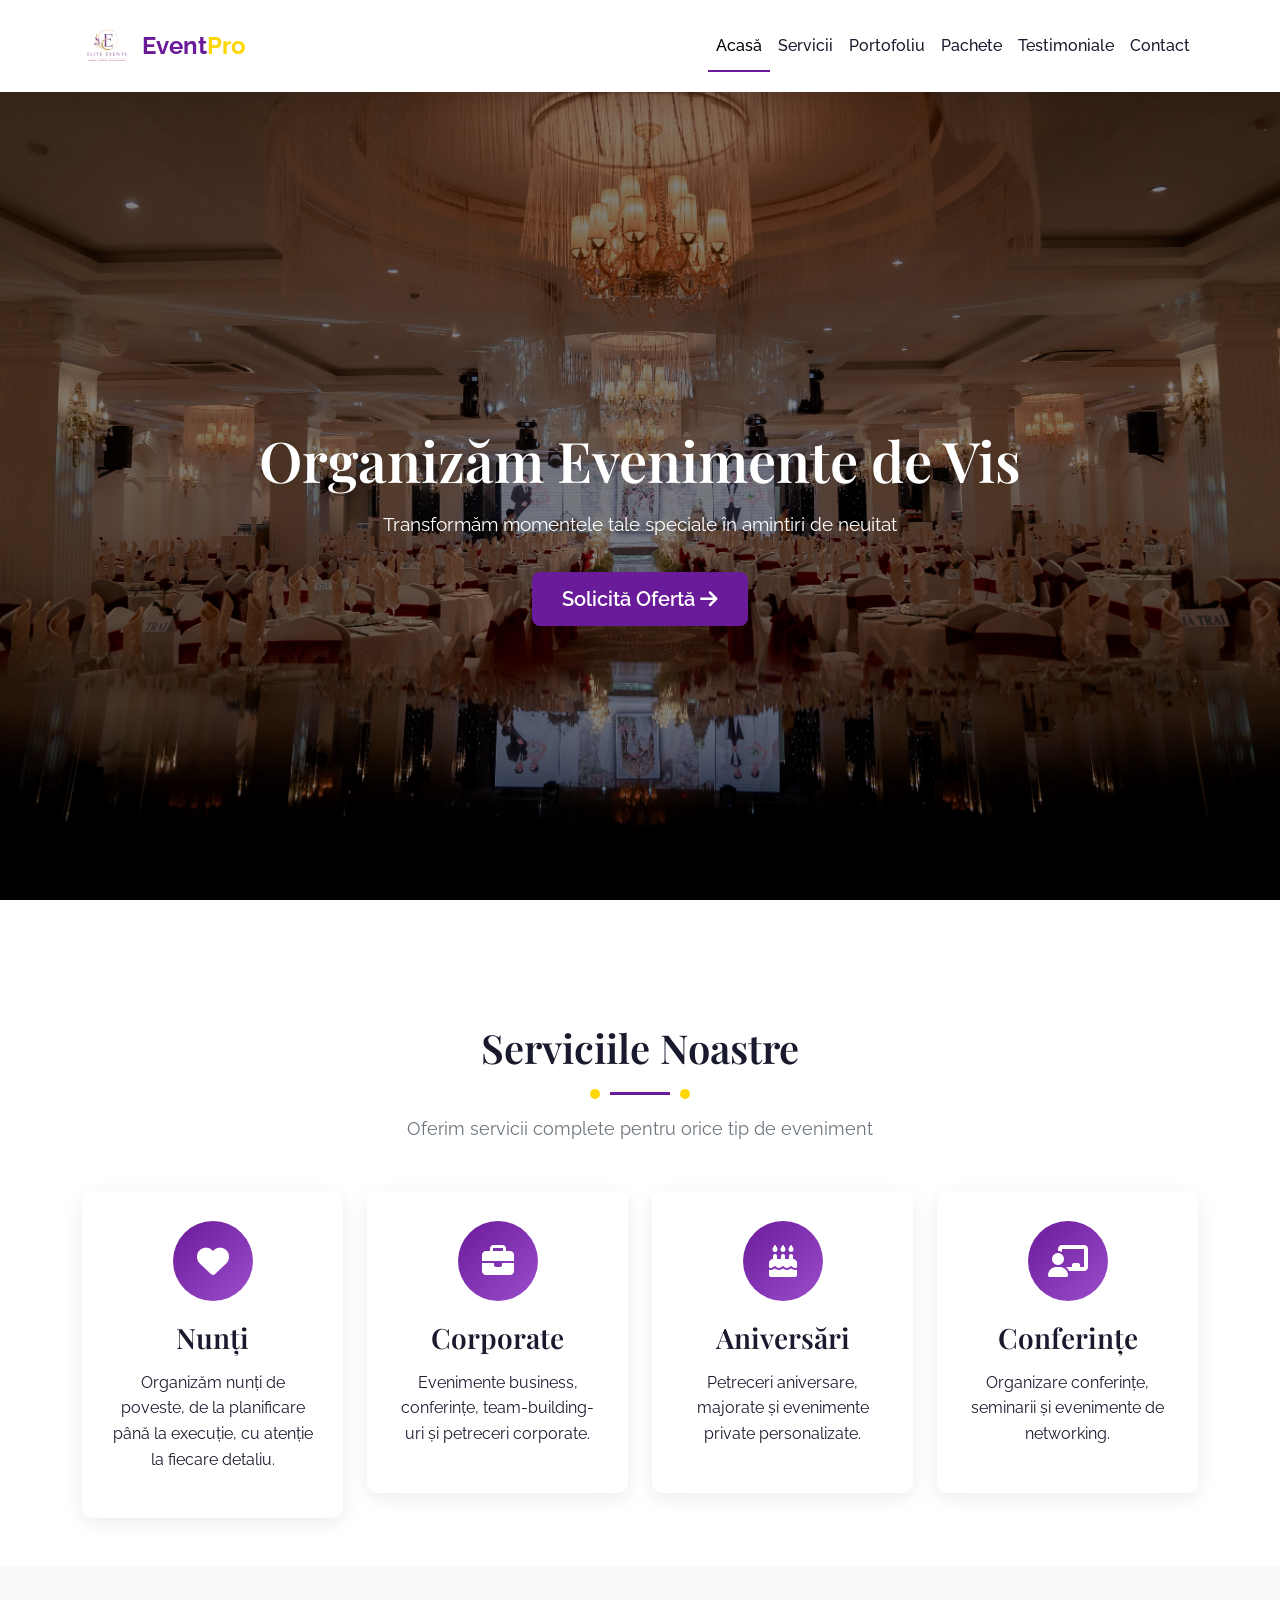
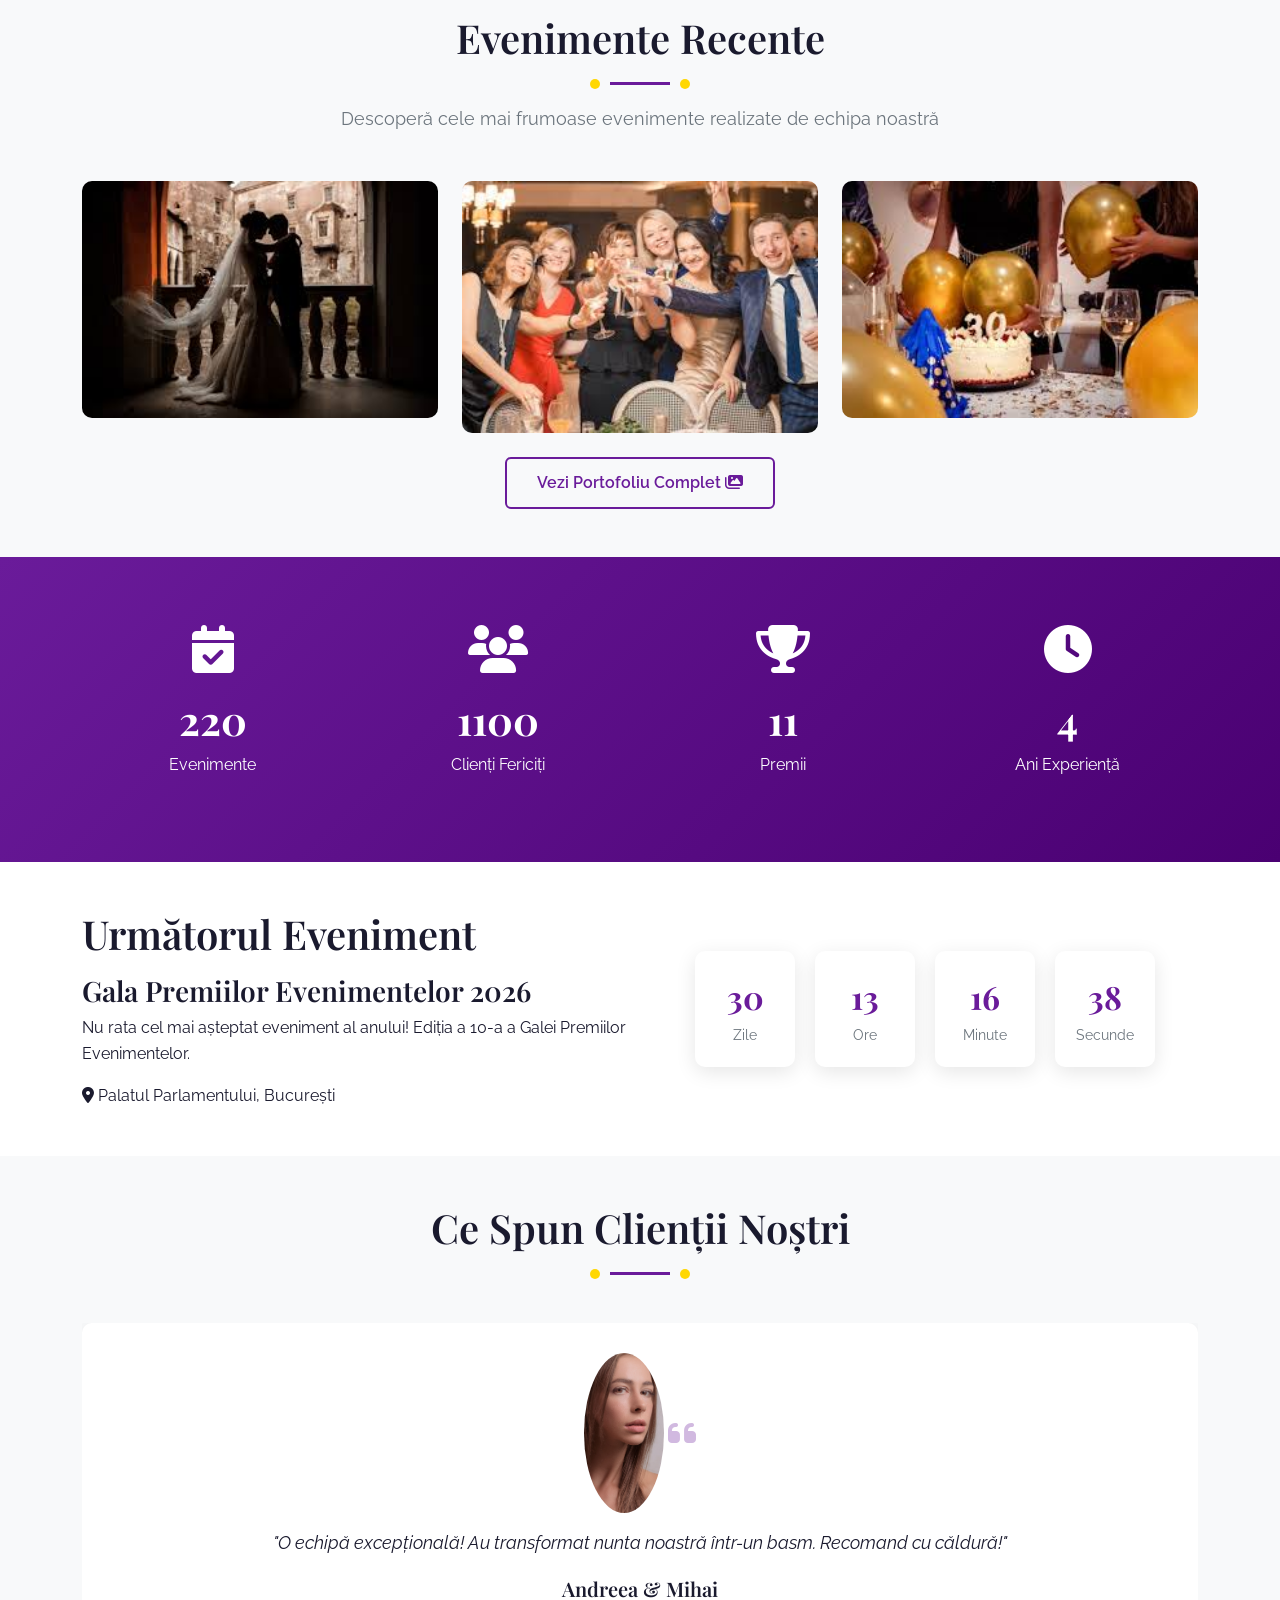
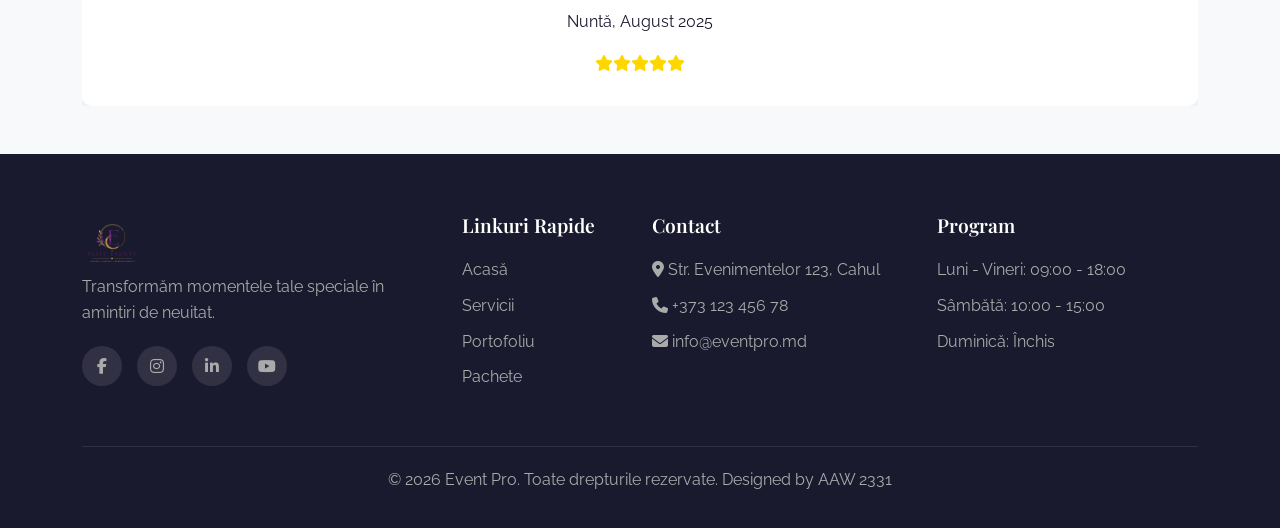
==== index.html @ 1d4c6d43 "v1.0" ====
<!DOCTYPE html>
<html lang="ro">
<head>
    <meta charset="UTF-8">
    <meta name="viewport" content="width=device-width, initial-scale=1.0">
    <title>Event Pro | Organizare Evenimente Premium</title>
    <meta name="description" content="Event Pro - organizare evenimente de vis. Nunți, corporate, aniversări și conferințe la cel mai înalt nivel.">
    
    <!-- Bootstrap 5 CSS -->
    <link href="https://cdn.jsdelivr.net/npm/bootstrap@5.3.0/dist/css/bootstrap.min.css" rel="stylesheet">
    <!-- Font Awesome -->
    <link rel="stylesheet" href="https://cdnjs.cloudflare.com/ajax/libs/font-awesome/6.4.0/css/all.min.css">
    <!-- Google Fonts -->
    <link href="https://fonts.googleapis.com/css2?family=Playfair+Display:wght@400;500;600;700;800;900&family=Raleway:wght@300;400;500;600;700&display=swap" rel="stylesheet">
    <!-- Custom CSS -->
    <link rel="stylesheet" href="css/style.css">
    <link rel="icon" href="favicon.ico">
</head>
<body>

    <!-- Navigation Bar -->
    <nav class="navbar navbar-expand-lg fixed-top">
        <div class="container">
            <a class="navbar-brand" href="index.html">
                <img src="img/hero/EventPro.png" alt="Event Pro Logo" height="50">
                <span class="brand-text">Event<span class="accent">Pro</span></span>
            </a>
            <button class="navbar-toggler" type="button" data-bs-toggle="collapse" data-bs-target="#navbarNav">
                <span class="navbar-toggler-icon"></span>
            </button>
            <div class="collapse navbar-collapse" id="navbarNav">
                <ul class="navbar-nav ms-auto">
                    <li class="nav-item"><a class="nav-link active" href="index.html">Acasă</a></li>
                    <li class="nav-item"><a class="nav-link" href="services.html">Servicii</a></li>
                    <li class="nav-item"><a class="nav-link" href="portfolio.html">Portofoliu</a></li>
                    <li class="nav-item"><a class="nav-link" href="packages.html">Pachete</a></li>
                    <li class="nav-item"><a class="nav-link" href="testimonials.html">Testimoniale</a></li>
                    <li class="nav-item"><a class="nav-link" href="contact.html">Contact</a></li>
                </ul>
            </div>
        </div>
    </nav>

    <!-- Hero Section -->
    <section class="hero">
        <div class="hero-overlay"></div>
        <div class="container hero-content">
            <h1>Organizăm Evenimente de Vis</h1>
            <p>Transformăm momentele tale speciale în amintiri de neuitat</p>
            <a href="contact.html" class="btn btn-primary btn-lg">Solicită Ofertă <i class="fas fa-arrow-right"></i></a>
        </div>
    </section>

    <!-- Services Section -->
    <section class="services py-5">
        <div class="container">
            <div class="text-center mb-5">
                <h2>Serviciile Noastre</h2>
                <div class="divider"></div>
                <p class="section-subtitle">Oferim servicii complete pentru orice tip de eveniment</p>
            </div>
            <div class="row g-4">
                <div class="col-md-6 col-lg-3">
                    <div class="service-card">
                        <div class="service-icon">
                            <i class="fas fa-heart"></i>
                        </div>
                        <h3>Nunți</h3>
                        <p>Organizăm nunți de poveste, de la planificare până la execuție, cu atenție la fiecare detaliu.</p>
                    </div>
                </div>
                <div class="col-md-6 col-lg-3">
                    <div class="service-card">
                        <div class="service-icon">
                            <i class="fas fa-briefcase"></i>
                        </div>
                        <h3>Corporate</h3>
                        <p>Evenimente business, conferințe, team-building-uri și petreceri corporate.</p>
                    </div>
                </div>
                <div class="col-md-6 col-lg-3">
                    <div class="service-card">
                        <div class="service-icon">
                            <i class="fas fa-birthday-cake"></i>
                        </div>
                        <h3>Aniversări</h3>
                        <p>Petreceri aniversare, majorate și evenimente private personalizate.</p>
                    </div>
                </div>
                <div class="col-md-6 col-lg-3">
                    <div class="service-card">
                        <div class="service-icon">
                            <i class="fas fa-chalkboard-user"></i>
                        </div>
                        <h3>Conferințe</h3>
                        <p>Organizare conferințe, seminarii și evenimente de networking.</p>
                    </div>
                </div>
            </div>
        </div>
    </section>

    <!-- Portfolio Section -->
    <section class="portfolio-preview py-5 bg-light">
        <div class="container">
            <div class="text-center mb-5">
                <h2>Evenimente Recente</h2>
                <div class="divider"></div>
                <p class="section-subtitle">Descoperă cele mai frumoase evenimente realizate de echipa noastră</p>
            </div>
            <div class="row g-4">
                <div class="col-md-4">
                    <div class="portfolio-card">
                        <img src="img/hero/services/portfolio/team/events/Nunta.jpg" alt="Nuntă de vis" class="img-fluid">
                        <div class="portfolio-overlay">
                            <h4>Nuntă Regală</h4>
                            <p>150 invitați · Castel</p>
                        </div>
                    </div>
                </div>
                <div class="col-md-4">
                    <div class="portfolio-card">
                        <img src="img/hero/services/portfolio/team/events/Corporat.jpg" alt="Conferință corporate" class="img-fluid">
                        <div class="portfolio-overlay">
                            <h4>Gala Corporate</h4>
                            <p>300 invitați · Hotel 5*</p>
                        </div>
                    </div>
                </div>
                <div class="col-md-4">
                    <div class="portfolio-card">
                        <img src="img/hero/services/portfolio/team/events/Aniversare.jpg" class="img-fluid">
                        <div class="portfolio-overlay">
                            <h4>Majorat de Vis</h4>
                            <p>80 invitați · Restaurant</p>
                        </div>
                    </div>
                </div>
            </div>
            <div class="text-center mt-4">
                <a href="portfolio.html" class="btn btn-outline-primary">Vezi Portofoliu Complet <i class="fas fa-images"></i></a>
            </div>
        </div>
    </section>

    <!-- Counter Section -->
    <section class="counters py-5">
        <div class="container">
            <div class="row g-4 text-center">
                <div class="col-md-3 col-6">
                    <div class="counter-box">
                        <i class="fas fa-calendar-check"></i>
                        <div class="counter-number" data-target="500">0</div>
                        <p>Evenimente</p>
                    </div>
                </div>
                <div class="col-md-3 col-6">
                    <div class="counter-box">
                        <i class="fas fa-users"></i>
                        <div class="counter-number" data-target="2500">0</div>
                        <p>Clienți Fericiți</p>
                    </div>
                </div>
                <div class="col-md-3 col-6">
                    <div class="counter-box">
                        <i class="fas fa-trophy"></i>
                        <div class="counter-number" data-target="25">0</div>
                        <p>Premii</p>
                    </div>
                </div>
                <div class="col-md-3 col-6">
                    <div class="counter-box">
                        <i class="fas fa-clock"></i>
                        <div class="counter-number" data-target="10">0</div>
                        <p>Ani Experiență</p>
                    </div>
                </div>
            </div>
        </div>
    </section>

    <!-- Countdown Section -->
    <section class="countdown-section py-5">
        <div class="container">
            <div class="row align-items-center">
                <div class="col-lg-6">
                    <h2>Următorul Eveniment</h2>
                    <h3>Gala Premiilor Evenimentelor 2026</h3>
                    <p>Nu rata cel mai așteptat eveniment al anului! Ediția a 10-a a Galei Premiilor Evenimentelor.</p>
                    <div class="location-info">
                        <i class="fas fa-map-marker-alt"></i> Palatul Parlamentului, București
                    </div>
                </div>
                <div class="col-lg-6">
                    <div id="countdown" class="countdown-timer">
                        <div class="countdown-item"><span id="days">00</span><span>Zile</span></div>
                        <div class="countdown-item"><span id="hours">00</span><span>Ore</span></div>
                        <div class="countdown-item"><span id="minutes">00</span><span>Minute</span></div>
                        <div class="countdown-item"><span id="seconds">00</span><span>Secunde</span></div>
                    </div>
                </div>
            </div>
        </div>
    </section>

    <!-- Testimonials Slider -->
    <section class="testimonials-slider py-5 bg-light">
        <div class="container">
            <div class="text-center mb-5">
                <h2>Ce Spun Clienții Noștri</h2>
                <div class="divider"></div>
            </div>
            <div id="testimonialCarousel" class="carousel slide" data-bs-ride="carousel">
                <div class="carousel-inner">
                    <div class="carousel-item active">
                        <div class="testimonial-card text-center">
                            <img src="img/hero/services/portfolio/Clienta1.jpg" alt="Client" class="rounded-circle mb-3" width="80">
                            <i class="fas fa-quote-left quote-icon"></i>
                            <p class="testimonial-text">"O echipă excepțională! Au transformat nunta noastră într-un basm. Recomand cu căldură!"</p>
                            <h5>Andreea & Mihai</h5>
                            <p class="event-type">Nuntă, August 2025</p>
                            <div class="rating">
                                <i class="fas fa-star"></i><i class="fas fa-star"></i><i class="fas fa-star"></i><i class="fas fa-star"></i><i class="fas fa-star"></i>
                            </div>
                        </div>
                    </div>
                    <div class="carousel-item">
                        <div class="testimonial-card text-center">
                            <img src="img/hero/services/portfolio/Clienta2.jpg" alt="Client" class="rounded-circle mb-3" width="80">
                            <i class="fas fa-quote-left quote-icon"></i>
                            <p class="testimonial-text">"Profesionalism și creativitate! Conferința noastră a fost un succes total."</p>
                            <h5>Maria Popescu</h5>
                            <p class="event-type">Conferință, Octombrie 2025</p>
                            <div class="rating">
                                <i class="fas fa-star"></i><i class="fas fa-star"></i><i class="fas fa-star"></i><i class="fas fa-star"></i><i class="fas fa-star"></i>
                            </div>
                        </div>
                    </div>
                </div>
                <button class="carousel-control-prev" type="button" data-bs-target="#testimonialCarousel" data-bs-slide="prev">
                    <span class="carousel-control-prev-icon"></span>
                </button>
                <button class="carousel-control-next" type="button" data-bs-target="#testimonialCarousel" data-bs-slide="next">
                    <span class="carousel-control-next-icon"></span>
                </button>
            </div>
        </div>
    </section>

    <!-- Footer -->
    <footer class="footer">
        <div class="container">
            <div class="row g-4">
                <div class="col-lg-4">
                    <div class="footer-logo">
                        <img src="img/hero/EventPro.png" alt="Event Pro" height="60">
                        <p>Transformăm momentele tale speciale în amintiri de neuitat.</p>
                    </div>
                    <div class="social-links">
                        <a href="#"><i class="fab fa-facebook-f"></i></a>
                        <a href="#"><i class="fab fa-instagram"></i></a>
                        <a href="#"><i class="fab fa-linkedin-in"></i></a>
                        <a href="#"><i class="fab fa-youtube"></i></a>
                    </div>
                </div>
                <div class="col-lg-2">
                    <h4>Linkuri Rapide</h4>
                    <ul>
                        <li><a href="index.html">Acasă</a></li>
                        <li><a href="services.html">Servicii</a></li>
                        <li><a href="portfolio.html">Portofoliu</a></li>
                        <li><a href="packages.html">Pachete</a></li>
                    </ul>
                </div>
                <div class="col-lg-3">
                    <h4>Contact</h4>
                    <ul class="contact-info">
                        <li><i class="fas fa-map-marker-alt"></i> Str. Evenimentelor 123, Cahul</li>
                        <li><i class="fas fa-phone"></i> +373 123 456 78</li>
                        <li><i class="fas fa-envelope"></i> info@eventpro.md</li>
                    </ul>
                </div>
                <div class="col-lg-3">
                    <h4>Program</h4>
                    <ul>
                        <li>Luni - Vineri: 09:00 - 18:00</li>
                        <li>Sâmbătă: 10:00 - 15:00</li>
                        <li>Duminică: Închis</li>
                    </ul>
                </div>
            </div>
            <div class="footer-bottom">
                <p>&copy; 2026 Event Pro. Toate drepturile rezervate. Designed by AAW 2331</p>
            </div>
        </div>
    </footer>

    <!-- Back to Top Button -->
    <button id="backToTop" class="back-to-top"><i class="fas fa-arrow-up"></i></button>

    <!-- Scripts -->
    <script src="https://cdn.jsdelivr.net/npm/bootstrap@5.3.0/dist/js/bootstrap.bundle.min.js"></script>
    <script src="js/main.js"></script>
    <script src="js/countdown.js"></script>
</body>
</html>
---- css/style.css ----
:root {
    --primary: #6A1B9A;
    --primary-dark: #4A0072;
    --primary-light: #9C4DCC;
    --accent: #FFD700;
    --accent-dark: #FFC107;
    --dark: #1a1a2e;
    --gray: #6c757d;
    --light: #f8f9fa;
    --white: #ffffff;
    --transition: all 0.3s ease;
}

* {
    margin: 0;
    padding: 0;
    box-sizing: border-box;
}

body {
    font-family: 'Raleway', sans-serif;
    color: var(--dark);
    line-height: 1.6;
    overflow-x: hidden;
}

h1,
h2,
h3,
h4,
h5,
h6 {
    font-family: 'Playfair Display', serif;
    font-weight: 600;
}

/* Navigation */
.navbar {
    background: var(--white);
    box-shadow: 0 2px 20px rgba(0, 0, 0, 0.1);
    padding: 1rem 0;
    transition: var(--transition);
}

.navbar.scrolled {
    padding: 0.5rem 0;
    background: rgba(255, 255, 255, 0.98);
}

.navbar-brand {
    display: flex;
    align-items: center;
    gap: 10px;
}

.brand-text {
    font-size: 1.5rem;
    font-weight: 700;
    color: var(--primary);
}

.brand-text .accent {
    color: var(--accent);
}

.nav-link {
    font-weight: 500;
    color: var(--dark);
    transition: var(--transition);
    position: relative;
}

.nav-link:hover,
.nav-link.active {
    color: var(--primary);
}

.nav-link.active::after {
    content: '';
    position: absolute;
    bottom: -5px;
    left: 0;
    width: 100%;
    height: 2px;
    background: var(--primary);
}

/* Hero Section */
.hero {
    height: 100vh;
    min-height: 600px;
    background: linear-gradient(rgba(0, 0, 0, 0.5), rgba(0, 0, 0, 0.5)), url('../img/hero/Back_gorund.jpg');
    background-size: cover;
    background-position: center;
    background-attachment: fixed;
    position: relative;
    display: flex;
    align-items: center;
    text-align: center;
    margin-top: 76px;
}

.hero-content h1 {
    font-size: 3.5rem;
    color: var(--white);
    margin-bottom: 1rem;
    animation: fadeInUp 1s ease;
}

.hero-content p {
    font-size: 1.2rem;
    color: var(--white);
    margin-bottom: 2rem;
    animation: fadeInUp 1s ease 0.2s both;
}

.btn-primary {
    background: var(--primary);
    border: none;
    padding: 12px 30px;
    font-weight: 600;
    transition: var(--transition);
}

.btn-primary:hover {
    background: var(--primary-dark);
    transform: translateY(-2px);
    box-shadow: 0 5px 20px rgba(106, 27, 154, 0.3);
}

.btn-outline-primary {
    border: 2px solid var(--primary);
    color: var(--primary);
    background: transparent;
    padding: 12px 30px;
    font-weight: 600;
}

.btn-outline-primary:hover {
    background: var(--primary);
    border-color: var(--primary);
    transform: translateY(-2px);
}

/* Section Styles */
section {
    padding: 80px 0;
}

.bg-light {
    background: var(--light);
}

h2 {
    font-size: 2.5rem;
    margin-bottom: 1rem;
}

.divider {
    width: 60px;
    height: 3px;
    background: var(--primary);
    margin: 20px auto;
    position: relative;
}

.divider::before,
.divider::after {
    content: '';
    position: absolute;
    width: 10px;
    height: 10px;
    background: var(--accent);
    border-radius: 50%;
    top: 50%;
    transform: translateY(-50%);
}

.divider::before {
    left: -20px;
}

.divider::after {
    right: -20px;
}

.section-subtitle {
    color: var(--gray);
    font-size: 1.1rem;
    max-width: 600px;
    margin: 0 auto;
}

/* Service Cards */
.service-card {
    text-align: center;
    padding: 30px;
    background: var(--white);
    border-radius: 10px;
    box-shadow: 0 5px 20px rgba(0, 0, 0, 0.08);
    transition: var(--transition);
    cursor: pointer;
}

.service-card:hover {
    transform: translateY(-10px);
    box-shadow: 0 15px 40px rgba(0, 0, 0, 0.15);
}

.service-icon {
    width: 80px;
    height: 80px;
    background: linear-gradient(135deg, var(--primary), var(--primary-light));
    border-radius: 50%;
    display: flex;
    align-items: center;
    justify-content: center;
    margin: 0 auto 20px;
    transition: var(--transition);
}

.service-icon i {
    font-size: 2rem;
    color: var(--white);
}

.service-card:hover .service-icon {
    transform: scale(1.1);
}

.service-card h3 {
    margin-bottom: 15px;
}

/* Portfolio Cards */
.portfolio-card {
    position: relative;
    overflow: hidden;
    border-radius: 10px;
    cursor: pointer;
}

.portfolio-card img {
    width: 100%;
    transition: var(--transition);
}

.portfolio-card:hover img {
    transform: scale(1.1);
}

.portfolio-overlay {
    position: absolute;
    bottom: -100%;
    left: 0;
    width: 100%;
    background: linear-gradient(to top, rgba(106, 27, 154, 0.9), transparent);
    color: var(--white);
    padding: 20px;
    transition: var(--transition);
}

.portfolio-card:hover .portfolio-overlay {
    bottom: 0;
}

/* Counter Section */
.counters {
    background: linear-gradient(135deg, var(--primary), var(--primary-dark));
    color: var(--white);
}

.counter-box {
    text-align: center;
    padding: 20px;
}

.counter-box i {
    font-size: 3rem;
    margin-bottom: 15px;
}

.counter-number {
    font-size: 2.5rem;
    font-weight: 700;
    font-family: 'Playfair Display', serif;
}

/* Countdown Timer */
.countdown-timer {
    display: flex;
    gap: 20px;
    justify-content: center;
    flex-wrap: wrap;
}

.countdown-item {
    background: var(--white);
    padding: 20px;
    border-radius: 10px;
    text-align: center;
    min-width: 100px;
    box-shadow: 0 5px 20px rgba(0, 0, 0, 0.1);
}

.countdown-item span:first-child {
    display: block;
    font-size: 2rem;
    font-weight: 700;
    color: var(--primary);
    font-family: 'Playfair Display', serif;
}

.countdown-item span:last-child {
    font-size: 0.9rem;
    color: var(--gray);
}

/* Testimonials */
.testimonial-card {
    background: var(--white);
    padding: 30px;
    border-radius: 10px;
    box-shadow: 0 5px 20px rgba(0, 0, 0, 0.08);
}

.quote-icon {
    font-size: 2rem;
    color: var(--primary);
    opacity: 0.3;
    margin-bottom: 15px;
}

.testimonial-text {
    font-size: 1.1rem;
    font-style: italic;
    margin-bottom: 20px;
}

.rating {
    color: var(--accent);
}

/* Package Cards */
.package-card {
    background: var(--white);
    border-radius: 10px;
    overflow: hidden;
    box-shadow: 0 5px 20px rgba(0, 0, 0, 0.08);
    transition: var(--transition);
    position: relative;
}

.package-card.featured {
    transform: scale(1.02);
    box-shadow: 0 15px 40px rgba(0, 0, 0, 0.15);
    border: 2px solid var(--accent);
}

.popular-badge {
    position: absolute;
    top: 20px;
    right: -30px;
    background: var(--accent);
    color: var(--dark);
    padding: 5px 30px;
    transform: rotate(45deg);
    font-size: 0.8rem;
    font-weight: 600;
}

.package-header {
    background: linear-gradient(135deg, var(--primary), var(--primary-dark));
    color: var(--white);
    padding: 30px;
    text-align: center;
}

.package-header h3 {
    font-size: 1.5rem;
    margin-bottom: 10px;
}

.price {
    font-size: 2rem;
    font-weight: 700;
}

.package-body {
    padding: 30px;
}

.package-body ul {
    list-style: none;
    padding: 0;
}

.package-body li {
    padding: 10px 0;
    border-bottom: 1px solid #eee;
}

.package-body li i {
    margin-right: 10px;
}

.package-body li .fa-check {
    color: #28a745;
}

.package-body li .fa-times {
    color: #dc3545;
}

.package-footer {
    padding: 0 30px 30px;
}

/* Contact Form */
.contact-info-box {
    background: var(--white);
    padding: 30px;
    border-radius: 10px;
    box-shadow: 0 5px 20px rgba(0, 0, 0, 0.08);
}

.contact-info-item {
    display: flex;
    gap: 15px;
    margin-bottom: 25px;
    align-items: flex-start;
}

.contact-info-item i {
    font-size: 1.5rem;
    color: var(--primary);
    margin-top: 5px;
}

.contact-info-item h4 {
    margin-bottom: 5px;
    font-size: 1.1rem;
}

.contact-form-card {
    background: var(--white);
    padding: 30px;
    border-radius: 10px;
    box-shadow: 0 5px 20px rgba(0, 0, 0, 0.08);
}

.form-control:focus,
.form-select:focus {
    border-color: var(--primary);
    box-shadow: 0 0 0 0.2rem rgba(106, 27, 154, 0.25);
}

/* Footer */
.footer {
    background: var(--dark);
    color: #aaa;
    padding: 60px 0 0;
}

.footer h4 {
    color: var(--white);
    margin-bottom: 20px;
    font-size: 1.2rem;
}

.footer ul {
    list-style: none;
    padding: 0;
}

.footer ul li {
    margin-bottom: 10px;
}

.footer a {
    color: #aaa;
    text-decoration: none;
    transition: var(--transition);
}

.footer a:hover {
    color: var(--primary);
    padding-left: 5px;
}

.social-links {
    display: flex;
    gap: 15px;
    margin-top: 20px;
}

.social-links a {
    width: 40px;
    height: 40px;
    background: rgba(255, 255, 255, 0.1);
    border-radius: 50%;
    display: flex;
    align-items: center;
    justify-content: center;
    transition: var(--transition);
}

.social-links a:hover {
    background: var(--primary);
    transform: translateY(-3px);
}

.footer-bottom {
    text-align: center;
    padding: 20px 0;
    margin-top: 40px;
    border-top: 1px solid rgba(255, 255, 255, 0.1);
}

/* Back to Top Button */
.back-to-top {
    position: fixed;
    bottom: 30px;
    right: 30px;
    width: 50px;
    height: 50px;
    background: var(--primary);
    color: var(--white);
    border: none;
    border-radius: 50%;
    cursor: pointer;
    display: none;
    align-items: center;
    justify-content: center;
    transition: var(--transition);
    z-index: 1000;
}

.back-to-top:hover {
    background: var(--primary-dark);
    transform: translateY(-3px);
}

.back-to-top.show {
    display: flex;
}

/* Page Header */
.page-header {
    background: linear-gradient(135deg, var(--primary), var(--primary-dark));
    color: var(--white);
    text-align: center;
    padding: 120px 0 60px;
    margin-top: 76px;
}

/* Responsive Design */
@media (max-width: 768px) {
    .hero-content h1 {
        font-size: 2rem;
    }

    h2 {
        font-size: 1.8rem;
    }

    .countdown-item {
        min-width: 70px;
        padding: 15px;
    }

    .countdown-item span:first-child {
        font-size: 1.5rem;
    }

    .package-card.featured {
        transform: scale(1);
    }

    section {
        padding: 50px 0;
    }
}

@media (max-width: 576px) {
    .countdown-timer {
        gap: 10px;
    }

    .countdown-item {
        min-width: 60px;
        padding: 10px;
    }

    .btn {
        padding: 10px 20px;
    }
}

/* Animations */
@keyframes fadeInUp {
    from {
        opacity: 0;
        transform: translateY(30px);
    }

    to {
        opacity: 1;
        transform: translateY(0);
    }
}

/* Scroll Reveal Animation */
.reveal {
    opacity: 0;
    transform: translateY(30px);
    transition: all 0.6s ease;
}

.reveal.active {
    opacity: 1;
    transform: translateY(0);
}

/* Filter Buttons */
.filter-buttons {
    display: flex;
    justify-content: center;
    gap: 15px;
    flex-wrap: wrap;
}

.filter-btn {
    background: transparent;
    border: 2px solid var(--primary);
    color: var(--primary);
    padding: 10px 25px;
    border-radius: 30px;
    transition: var(--transition);
}

.filter-btn:hover,
.filter-btn.active {
    background: var(--primary);
    color: var(--white);
}

/* Accordion */
.accordion-button:not(.collapsed) {
    background-color: var(--primary);
    color: var(--white);
}

.accordion-button:focus {
    border-color: var(--primary);
    box-shadow: 0 0 0 0.2rem rgba(106, 27, 154, 0.25);
}




.modal-backdrop {
    transition: opacity 0.15s linear;
}

.modal-backdrop.fade {
    opacity: 0;
}

.modal-backdrop.fade.show {
    opacity: 0.5;
}

body.modal-open {
    overflow: auto !important;
    padding-right: 0 !important;
}

body {
    transition: none !important;
}

.modal.fade .modal-dialog {
    transition: transform 0.3s ease-out;
}

.modal {
    overflow-y: auto;
}

.modal.show~.modal-backdrop {
    opacity: 0.5;
}

.modal:not(.show)+.modal-backdrop,
.modal:not(.show)~.modal-backdrop {
    display: none !important;
    opacity: 0 !important;
    visibility: hidden !important;
}

body.modal-open {
    overflow: auto !important;
    padding-right: 0 !important;
    position: relative !important;
}

html {
    overflow-y: auto !important;
}

.modal-open .modal {
    overflow-y: auto;
}

body {
    overflow: auto !important;
    overflow-y: auto !important;
}

.modal {
    overflow-y: auto;
}

.modal:not(.show) {
    overflow: hidden;
}
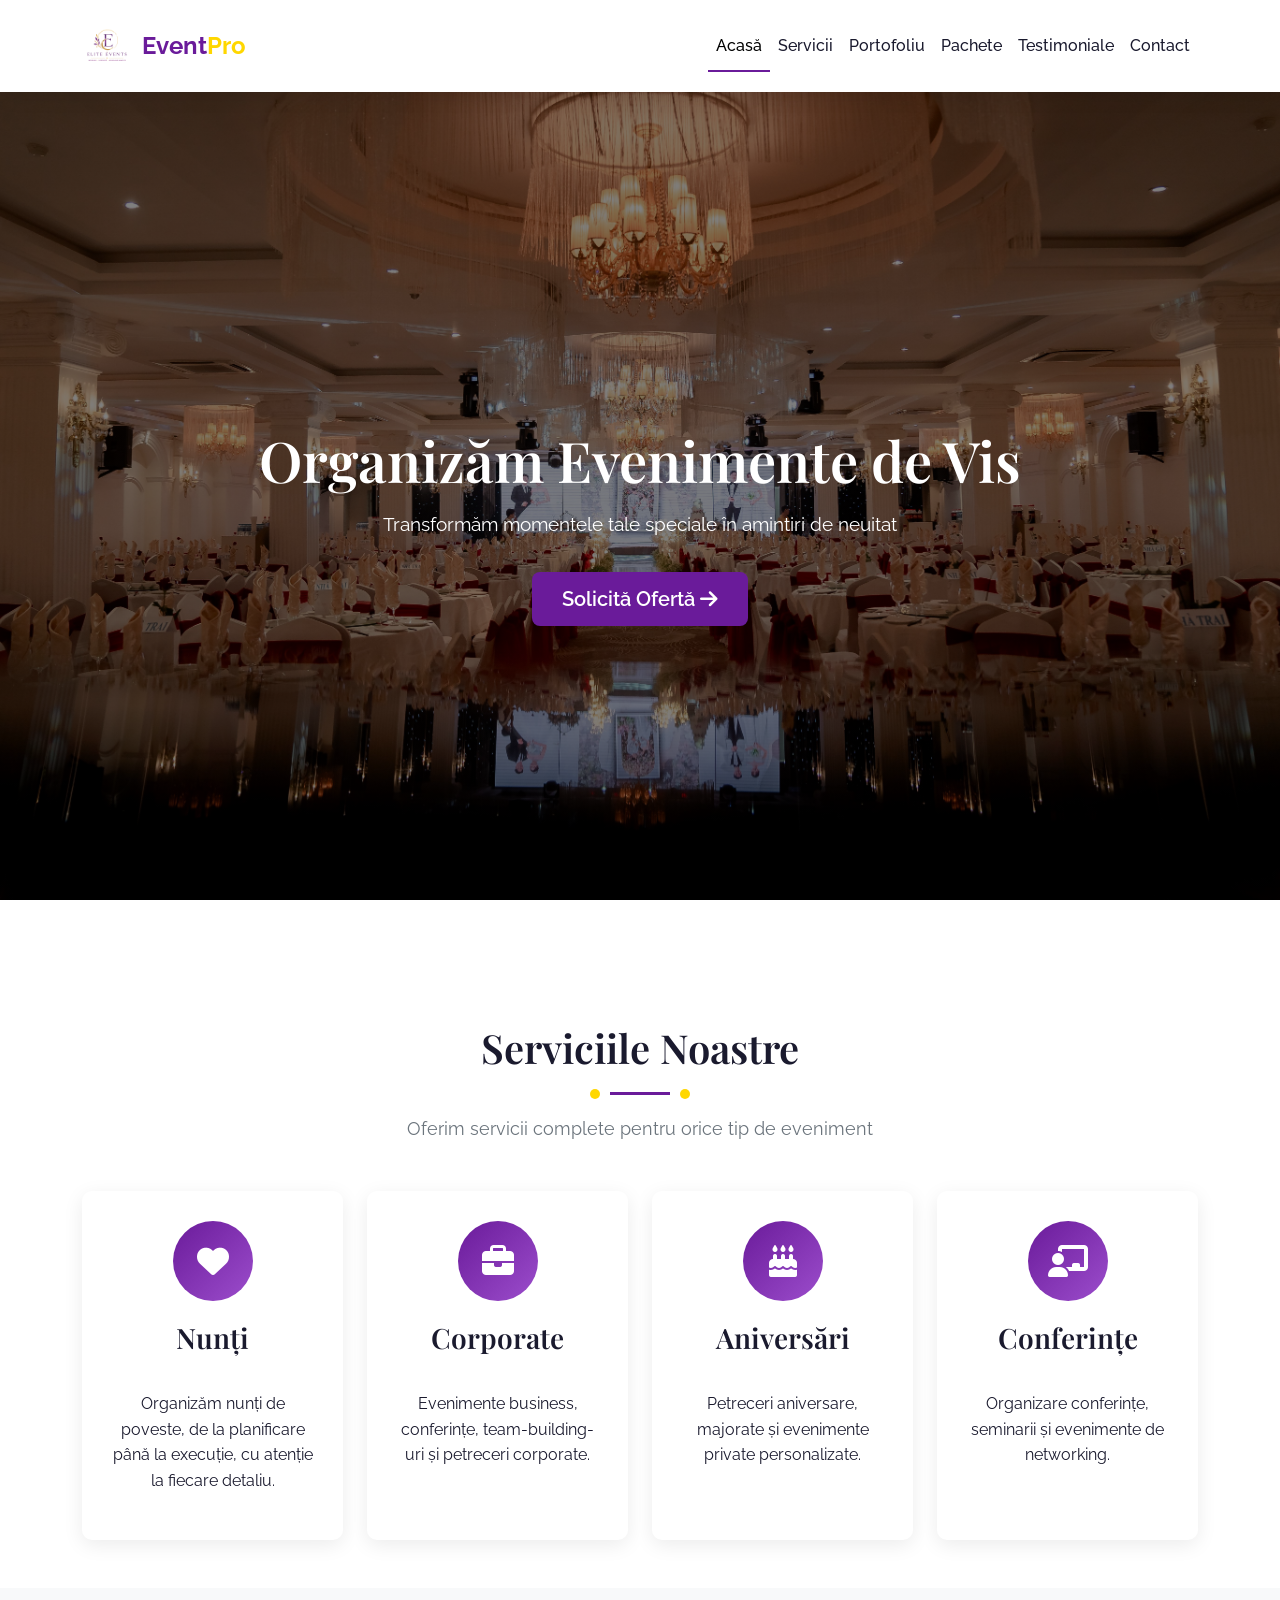
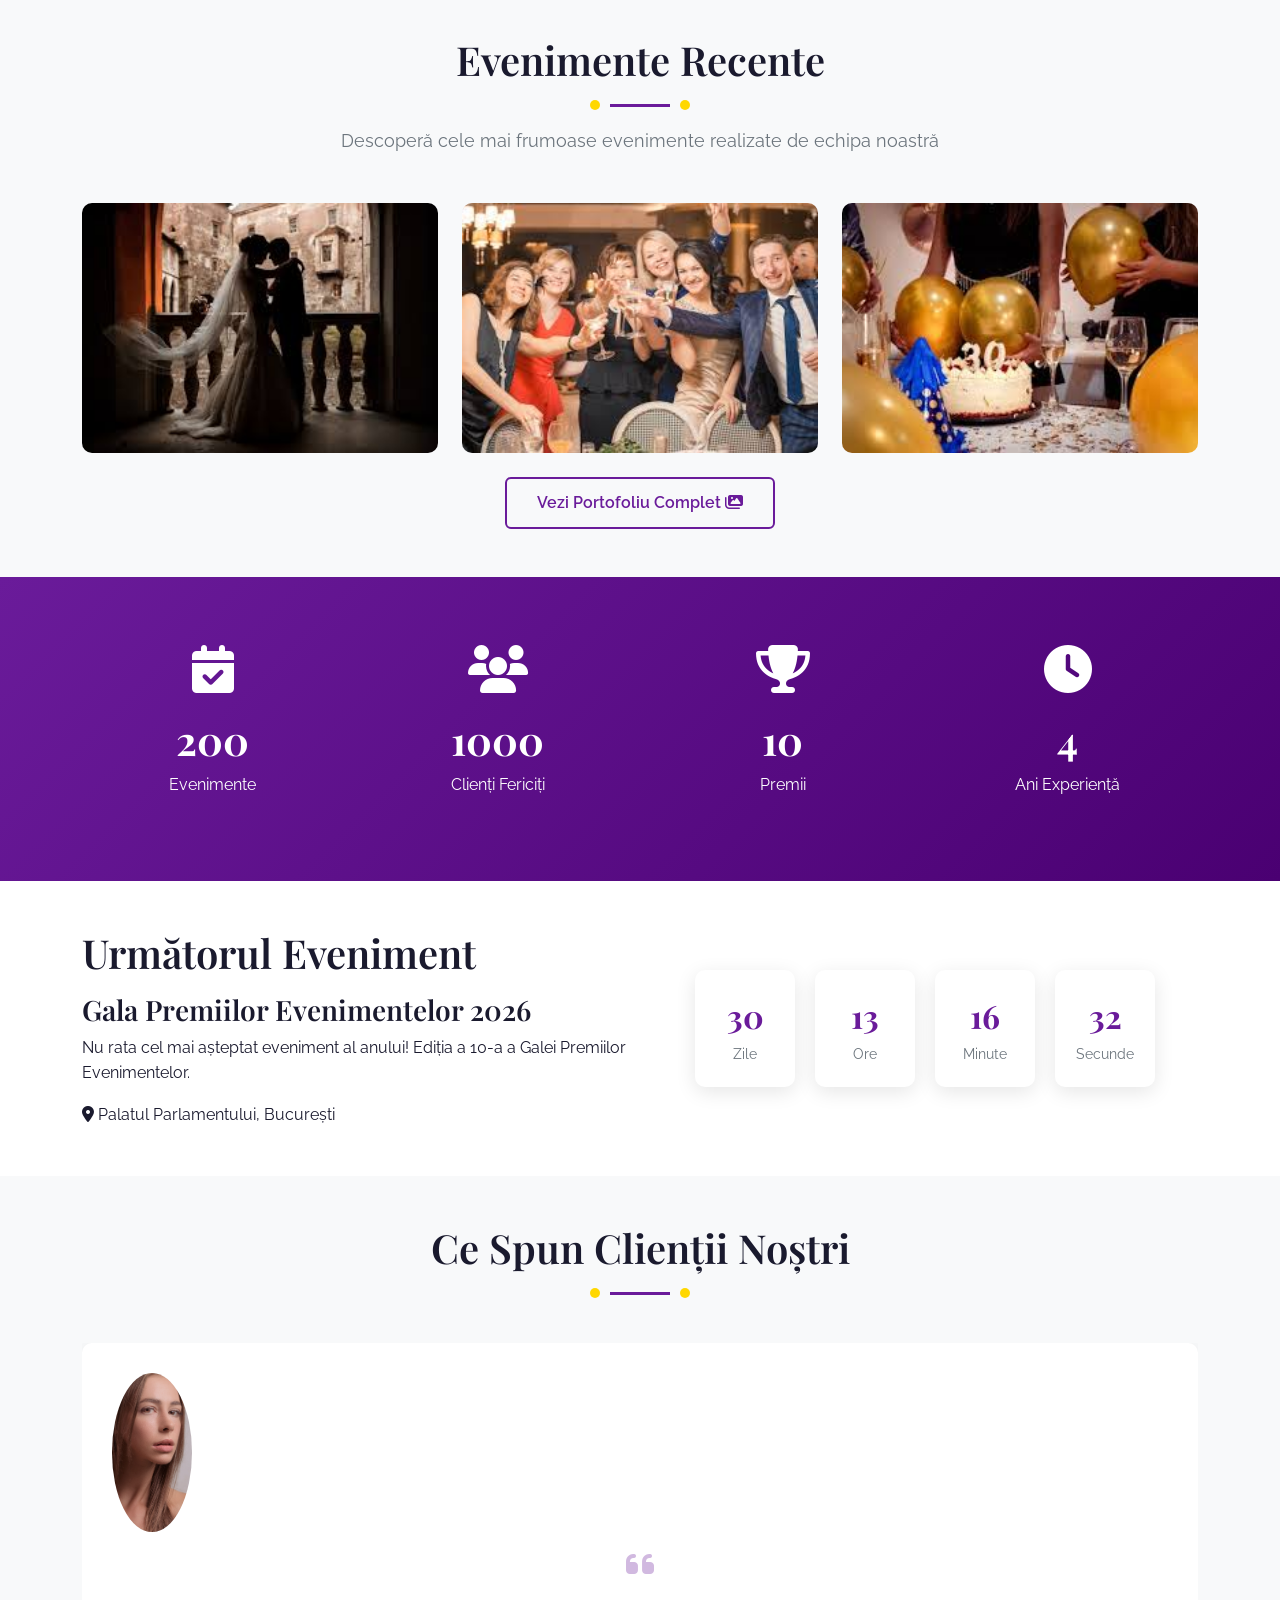
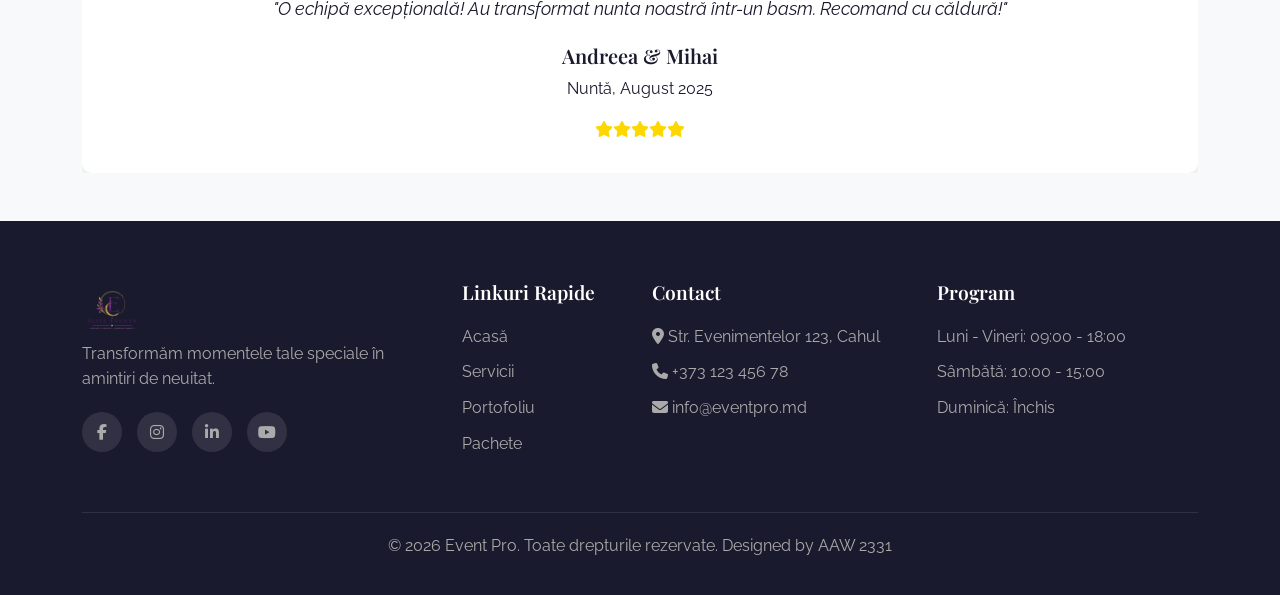
==== commit f70cfb6b: "commit final" ====
--- a/index.html
+++ b/index.html
@@ -6,13 +6,9 @@
     <title>Event Pro | Organizare Evenimente Premium</title>
     <meta name="description" content="Event Pro - organizare evenimente de vis. Nunți, corporate, aniversări și conferințe la cel mai înalt nivel.">
     
-    <!-- Bootstrap 5 CSS -->
     <link href="https://cdn.jsdelivr.net/npm/bootstrap@5.3.0/dist/css/bootstrap.min.css" rel="stylesheet">
-    <!-- Font Awesome -->
     <link rel="stylesheet" href="https://cdnjs.cloudflare.com/ajax/libs/font-awesome/6.4.0/css/all.min.css">
-    <!-- Google Fonts -->
     <link href="https://fonts.googleapis.com/css2?family=Playfair+Display:wght@400;500;600;700;800;900&family=Raleway:wght@300;400;500;600;700&display=swap" rel="stylesheet">
-    <!-- Custom CSS -->
     <link rel="stylesheet" href="css/style.css">
     <link rel="icon" href="favicon.ico">
 </head>
--- a/css/style.css
+++ b/css/style.css
@@ -724,4 +724,28 @@
 
 .modal:not(.show) {
     overflow: hidden;
+}
+
+.service-card,
+.package-card,
+.testimonial-card {
+    height: 100%;
+    display: flex;
+    flex-direction: column;
+}
+
+.service-card p,
+.package-card .package-body,
+.testimonial-card p {
+    flex: 1;
+}
+
+.service-card h3 {
+    min-height: 55px;
+}
+
+.portfolio-card img {
+    height: 250px;
+    object-fit: cover;
+    width: 100%;
 }
